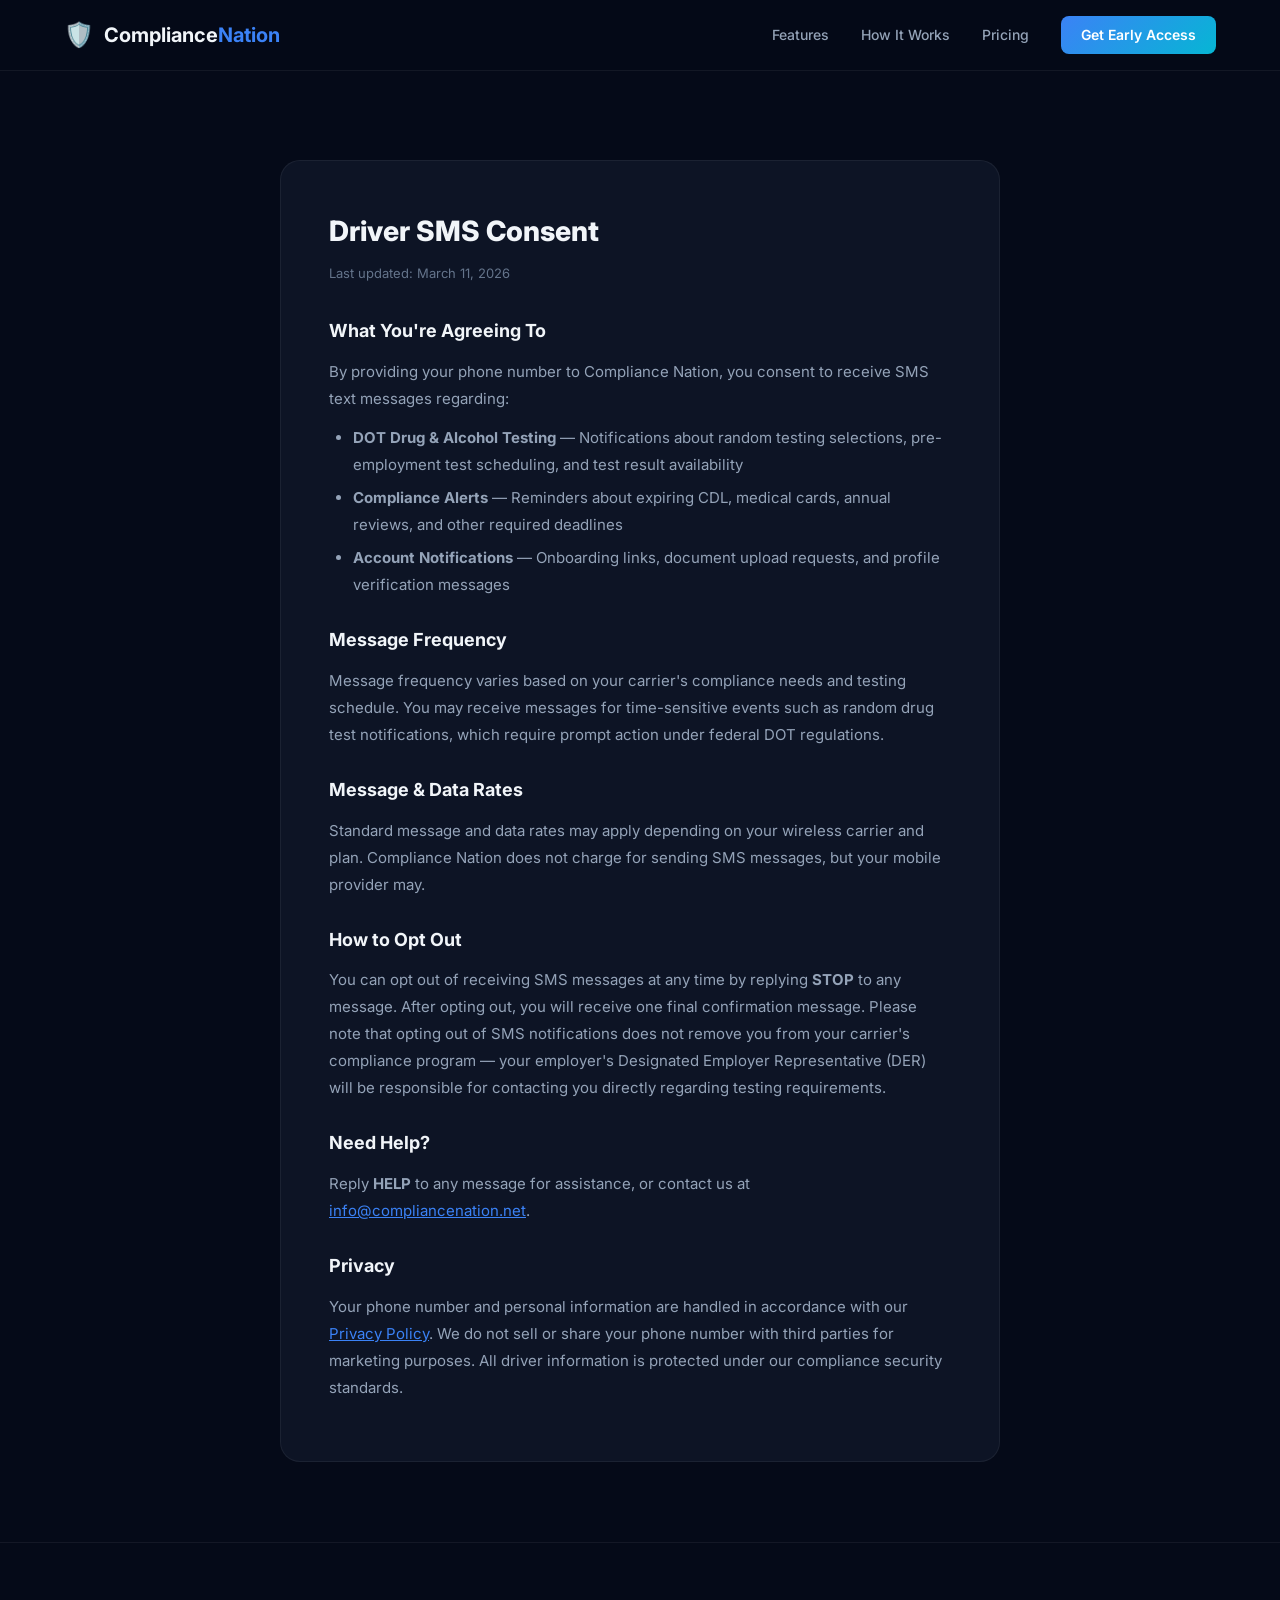
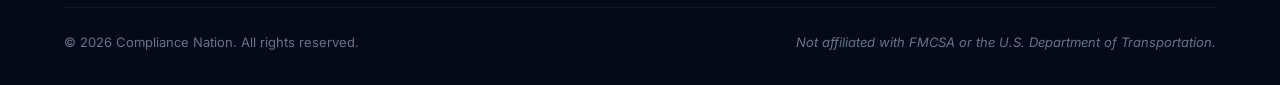
==== driver-consent.html @ 4b14df01 "Add dynamic pricing calculator, simplify content, add driver SMS consent page" ====
<!DOCTYPE html>
<html lang="en">
<head>
    <meta charset="UTF-8">
    <meta name="viewport" content="width=device-width, initial-scale=1.0">
    <title>Driver SMS Consent — Compliance Nation</title>
    <meta name="description" content="Compliance Nation SMS consent disclosure for drivers regarding DOT drug and alcohol testing notifications, compliance alerts, and account notifications.">
    <link rel="preconnect" href="https://fonts.googleapis.com">
    <link rel="preconnect" href="https://fonts.gstatic.com" crossorigin>
    <link href="https://fonts.googleapis.com/css2?family=Inter:wght@300;400;500;600;700;800;900&display=swap" rel="stylesheet">
    <link rel="stylesheet" href="styles.css">
    <link rel="icon" type="image/svg+xml" href="data:image/svg+xml,<svg xmlns='http://www.w3.org/2000/svg' viewBox='0 0 32 32'><text y='28' font-size='28'>🛡️</text></svg>">
    <style>
        .consent-page {
            padding: 160px 0 80px;
            min-height: 100vh;
        }
        .consent-card {
            max-width: 720px;
            margin: 0 auto;
            background: var(--bg-card);
            border: 1px solid var(--border);
            border-radius: var(--radius-lg);
            padding: 48px;
        }
        .consent-card h1 {
            font-size: 1.75rem;
            font-weight: 800;
            margin-bottom: 8px;
        }
        .consent-card .consent-updated {
            font-size: 0.8125rem;
            color: var(--text-muted);
            margin-bottom: 32px;
        }
        .consent-card h2 {
            font-size: 1.125rem;
            font-weight: 700;
            margin-top: 28px;
            margin-bottom: 12px;
        }
        .consent-card p, .consent-card li {
            font-size: 0.9375rem;
            color: var(--text-secondary);
            line-height: 1.8;
            margin-bottom: 12px;
        }
        .consent-card ul {
            padding-left: 24px;
            margin-bottom: 16px;
        }
        .consent-card li {
            margin-bottom: 6px;
        }
        .consent-card a {
            color: var(--accent-blue);
            text-decoration: underline;
        }
        .consent-card a:hover {
            color: var(--accent-cyan);
        }
        @media (max-width: 768px) {
            .consent-card { padding: 28px 20px; }
        }
    </style>
</head>
<body>
    <!-- Navigation -->
    <nav class="navbar scrolled" id="navbar">
        <div class="container nav-container">
            <a href="index.html" class="logo">
                <span class="logo-icon">🛡️</span>
                <span class="logo-text">Compliance<span class="logo-accent">Nation</span></span>
            </a>
            <div class="nav-links" id="navLinks">
                <a href="index.html#features">Features</a>
                <a href="index.html#how-it-works">How It Works</a>
                <a href="index.html#pricing">Pricing</a>
                <a href="index.html#subscribe" class="nav-cta">Get Early Access</a>
            </div>
            <button class="mobile-toggle" id="mobileToggle" aria-label="Toggle menu">
                <span></span><span></span><span></span>
            </button>
        </div>
    </nav>

    <section class="consent-page">
        <div class="container">
            <div class="consent-card">
                <h1>Driver SMS Consent</h1>
                <p class="consent-updated">Last updated: March 11, 2026</p>

                <h2>What You're Agreeing To</h2>
                <p>By providing your phone number to Compliance Nation, you consent to receive SMS text messages regarding:</p>
                <ul>
                    <li><strong>DOT Drug & Alcohol Testing</strong> — Notifications about random testing selections, pre-employment test scheduling, and test result availability</li>
                    <li><strong>Compliance Alerts</strong> — Reminders about expiring CDL, medical cards, annual reviews, and other required deadlines</li>
                    <li><strong>Account Notifications</strong> — Onboarding links, document upload requests, and profile verification messages</li>
                </ul>

                <h2>Message Frequency</h2>
                <p>Message frequency varies based on your carrier's compliance needs and testing schedule. You may receive messages for time-sensitive events such as random drug test notifications, which require prompt action under federal DOT regulations.</p>

                <h2>Message & Data Rates</h2>
                <p>Standard message and data rates may apply depending on your wireless carrier and plan. Compliance Nation does not charge for sending SMS messages, but your mobile provider may.</p>

                <h2>How to Opt Out</h2>
                <p>You can opt out of receiving SMS messages at any time by replying <strong>STOP</strong> to any message. After opting out, you will receive one final confirmation message. Please note that opting out of SMS notifications does not remove you from your carrier's compliance program — your employer's Designated Employer Representative (DER) will be responsible for contacting you directly regarding testing requirements.</p>

                <h2>Need Help?</h2>
                <p>Reply <strong>HELP</strong> to any message for assistance, or contact us at <a href="mailto:info@compliancenation.net">info@compliancenation.net</a>.</p>

                <h2>Privacy</h2>
                <p>Your phone number and personal information are handled in accordance with our <a href="#">Privacy Policy</a>. We do not sell or share your phone number with third parties for marketing purposes. All driver information is protected under our compliance security standards.</p>
            </div>
        </div>
    </section>

    <!-- Footer -->
    <footer class="footer">
        <div class="container">
            <div class="footer-bottom">
                <p>&copy; 2026 Compliance Nation. All rights reserved.</p>
                <p class="footer-regulatory">Not affiliated with FMCSA or the U.S. Department of Transportation.</p>
            </div>
        </div>
    </footer>

    <script>
        // Mobile menu toggle
        const mobileToggle = document.getElementById('mobileToggle');
        const navLinks = document.getElementById('navLinks');
        if (mobileToggle) {
            mobileToggle.addEventListener('click', () => navLinks.classList.toggle('open'));
        }
    </script>
</body>
</html>
---- styles.css ----
/* ===== RESET & BASE ===== */
*, *::before, *::after { margin: 0; padding: 0; box-sizing: border-box; }

:root {
    --bg-dark: #050A18;
    --bg-card: #0D1425;
    --bg-card-hover: #131D35;
    --bg-elevated: #1A2744;
    --border: rgba(255,255,255,0.06);
    --border-hover: rgba(255,255,255,0.12);

    --text-primary: #F1F5F9;
    --text-secondary: #94A3B8;
    --text-muted: #64748B;

    --accent-blue: #3B82F6;
    --accent-blue-glow: rgba(59,130,246,0.3);
    --accent-cyan: #06B6D4;
    --accent-green: #10B981;
    --accent-red: #EF4444;
    --accent-purple: #8B5CF6;
    --accent-amber: #F59E0B;

    --gradient-primary: linear-gradient(135deg, #3B82F6, #06B6D4);
    --gradient-text: linear-gradient(135deg, #3B82F6, #06B6D4, #10B981);
    --gradient-card: linear-gradient(135deg, rgba(59,130,246,0.08), rgba(6,182,212,0.04));
    --gradient-glow: radial-gradient(ellipse at center, rgba(59,130,246,0.15), transparent 70%);

    --radius-sm: 8px;
    --radius-md: 12px;
    --radius-lg: 20px;
    --radius-xl: 28px;

    --shadow-sm: 0 1px 3px rgba(0,0,0,0.3);
    --shadow-md: 0 4px 20px rgba(0,0,0,0.4);
    --shadow-lg: 0 8px 40px rgba(0,0,0,0.5);
    --shadow-glow: 0 0 60px rgba(59,130,246,0.15);

    --transition-fast: 150ms cubic-bezier(0.4, 0, 0.2, 1);
    --transition-base: 250ms cubic-bezier(0.4, 0, 0.2, 1);
    --transition-slow: 400ms cubic-bezier(0.4, 0, 0.2, 1);

    --font-sans: 'Inter', -apple-system, BlinkMacSystemFont, sans-serif;
}

html {
    font-size: 16px;
    scroll-behavior: smooth;
    scroll-padding-top: 80px;
}

body {
    font-family: var(--font-sans);
    background: var(--bg-dark);
    color: var(--text-primary);
    line-height: 1.6;
    overflow-x: hidden;
    -webkit-font-smoothing: antialiased;
}

.container {
    max-width: 1200px;
    margin: 0 auto;
    padding: 0 24px;
}

a { color: inherit; text-decoration: none; }
img { max-width: 100%; height: auto; display: block; }

/* ===== NAVIGATION ===== */
.navbar {
    position: fixed;
    top: 0;
    left: 0;
    right: 0;
    z-index: 1000;
    padding: 16px 0;
    transition: background var(--transition-base), backdrop-filter var(--transition-base), box-shadow var(--transition-base);
}

.navbar.scrolled {
    background: rgba(5,10,24,0.85);
    backdrop-filter: blur(20px);
    -webkit-backdrop-filter: blur(20px);
    box-shadow: 0 1px 0 var(--border);
}

.nav-container {
    display: flex;
    align-items: center;
    justify-content: space-between;
}

.logo {
    display: flex;
    align-items: center;
    gap: 10px;
    font-weight: 700;
    font-size: 1.25rem;
}

.logo-icon { font-size: 1.5rem; }
.logo-accent { color: var(--accent-blue); }

.nav-links {
    display: flex;
    align-items: center;
    gap: 32px;
}

.nav-links a {
    font-size: 0.875rem;
    font-weight: 500;
    color: var(--text-secondary);
    transition: color var(--transition-fast);
}

.nav-links a:hover { color: var(--text-primary); }

.nav-cta {
    padding: 8px 20px !important;
    background: var(--gradient-primary) !important;
    color: white !important;
    border-radius: var(--radius-sm);
    font-weight: 600 !important;
}

.mobile-toggle {
    display: none;
    flex-direction: column;
    gap: 5px;
    background: none;
    border: none;
    cursor: pointer;
    padding: 4px;
}

.mobile-toggle span {
    width: 24px;
    height: 2px;
    background: var(--text-primary);
    border-radius: 2px;
    transition: var(--transition-fast);
}

/* ===== BUTTONS ===== */
.btn {
    display: inline-flex;
    align-items: center;
    justify-content: center;
    gap: 8px;
    font-family: var(--font-sans);
    font-weight: 600;
    font-size: 0.9375rem;
    border: none;
    border-radius: var(--radius-sm);
    cursor: pointer;
    transition: all var(--transition-base);
    text-decoration: none;
    white-space: nowrap;
}

.btn-primary {
    background: var(--gradient-primary);
    color: white;
    box-shadow: 0 4px 15px rgba(59,130,246,0.3);
}
.btn-primary:hover {
    box-shadow: 0 8px 30px rgba(59,130,246,0.4);
    transform: translateY(-2px);
}

.btn-ghost {
    background: transparent;
    color: var(--text-secondary);
    border: 1px solid var(--border);
}
.btn-ghost:hover {
    border-color: var(--border-hover);
    color: var(--text-primary);
    background: rgba(255,255,255,0.03);
}

.btn-outline {
    background: transparent;
    color: var(--text-primary);
    border: 1px solid var(--border);
}
.btn-outline:hover {
    border-color: var(--accent-blue);
    color: var(--accent-blue);
}

.btn-lg { padding: 14px 28px; font-size: 1rem; }
.btn-block { width: 100%; }

.btn-arrow { transition: transform var(--transition-fast); }
.btn-primary:hover .btn-arrow { transform: translateX(4px); }

/* ===== HERO ===== */
.hero {
    position: relative;
    padding: 160px 0 80px;
    overflow: hidden;
    min-height: 100vh;
    display: flex;
    align-items: center;
}

.hero-bg-grid {
    position: absolute;
    inset: 0;
    background-image:
        linear-gradient(rgba(255,255,255,0.015) 1px, transparent 1px),
        linear-gradient(90deg, rgba(255,255,255,0.015) 1px, transparent 1px);
    background-size: 60px 60px;
    mask-image: radial-gradient(ellipse at center, black 30%, transparent 80%);
    -webkit-mask-image: radial-gradient(ellipse at center, black 30%, transparent 80%);
}

.hero-glow {
    position: absolute;
    border-radius: 50%;
    filter: blur(120px);
    pointer-events: none;
}
.hero-glow-1 {
    width: 600px; height: 600px;
    top: -100px; left: -100px;
    background: rgba(59,130,246,0.08);
}
.hero-glow-2 {
    width: 500px; height: 500px;
    bottom: -100px; right: -100px;
    background: rgba(6,182,212,0.06);
}

.hero-container {
    position: relative;
    display: grid;
    grid-template-columns: 1fr 1fr;
    gap: 60px;
    align-items: center;
}

.hero-badge {
    display: inline-flex;
    align-items: center;
    gap: 8px;
    padding: 6px 16px;
    background: rgba(59,130,246,0.1);
    border: 1px solid rgba(59,130,246,0.2);
    border-radius: 100px;
    font-size: 0.8125rem;
    font-weight: 500;
    color: var(--accent-blue);
    margin-bottom: 24px;
}

.badge-dot {
    width: 6px; height: 6px;
    background: var(--accent-green);
    border-radius: 50%;
    animation: pulse 2s infinite;
}

@keyframes pulse {
    0%, 100% { opacity: 1; }
    50% { opacity: 0.4; }
}

.hero-title {
    font-size: clamp(2.5rem, 5vw, 3.75rem);
    font-weight: 800;
    line-height: 1.1;
    letter-spacing: -0.02em;
    margin-bottom: 20px;
}

.gradient-text {
    background: var(--gradient-text);
    -webkit-background-clip: text;
    -webkit-text-fill-color: transparent;
    background-clip: text;
}

.hero-subtitle {
    font-size: 1.125rem;
    color: var(--text-secondary);
    line-height: 1.7;
    margin-bottom: 32px;
    max-width: 540px;
}

.hero-actions {
    display: flex;
    gap: 16px;
    margin-bottom: 48px;
}

.hero-stats {
    display: flex;
    align-items: center;
    gap: 24px;
}

.stat-number {
    display: block;
    font-size: 1.5rem;
    font-weight: 800;
    color: var(--text-primary);
}

.stat-label {
    font-size: 0.75rem;
    color: var(--text-muted);
    text-transform: uppercase;
    letter-spacing: 0.05em;
}

.stat-divider {
    width: 1px;
    height: 40px;
    background: var(--border);
}

/* Hero Dashboard Visual */
.hero-visual {
    position: relative;
    perspective: 1000px;
}

.dashboard-preview {
    position: relative;
    border-radius: var(--radius-lg);
    overflow: visible;
    box-shadow: var(--shadow-lg), var(--shadow-glow);
    animation: float 6s ease-in-out infinite;
}

.dashboard-img {
    border-radius: var(--radius-lg);
    border: 1px solid var(--border);
}

@keyframes float {
    0%, 100% { transform: translateY(0) rotateX(2deg); }
    50% { transform: translateY(-15px) rotateX(0deg); }
}

.dashboard-float {
    position: absolute;
    z-index: 10;
    animation: floatCard 4s ease-in-out infinite;
}

.float-card {
    display: flex;
    align-items: center;
    gap: 8px;
    padding: 10px 16px;
    background: rgba(13,20,37,0.9);
    backdrop-filter: blur(12px);
    border: 1px solid var(--border);
    border-radius: var(--radius-sm);
    font-size: 0.8125rem;
    font-weight: 500;
    box-shadow: var(--shadow-md);
    white-space: nowrap;
}

.dashboard-float-1 {
    top: 20%;
    left: -40px;
    animation-delay: 0s;
}

.dashboard-float-2 {
    bottom: 30%;
    left: -30px;
    animation-delay: 1.5s;
}

.dashboard-float-3 {
    top: 15%;
    right: -30px;
    animation-delay: 0.8s;
}

.score-card {
    flex-direction: column;
    align-items: center;
    gap: 2px;
}

.score-label {
    font-size: 0.6875rem;
    color: var(--text-muted);
    text-transform: uppercase;
    letter-spacing: 0.05em;
}

.score-value {
    font-size: 1.5rem;
    font-weight: 800;
    background: var(--gradient-primary);
    -webkit-background-clip: text;
    -webkit-text-fill-color: transparent;
}

@keyframes floatCard {
    0%, 100% { transform: translateY(0); }
    50% { transform: translateY(-10px); }
}

/* ===== SOCIAL PROOF ===== */
.social-proof {
    padding: 48px 0;
    border-top: 1px solid var(--border);
    border-bottom: 1px solid var(--border);
}

.social-proof-text {
    text-align: center;
    font-size: 0.8125rem;
    color: var(--text-muted);
    text-transform: uppercase;
    letter-spacing: 0.1em;
    margin-bottom: 24px;
}

.proof-items {
    display: flex;
    justify-content: center;
    gap: 48px;
    flex-wrap: wrap;
}

.proof-item {
    display: flex;
    align-items: center;
    gap: 10px;
    font-size: 0.9375rem;
    color: var(--text-secondary);
}

.proof-icon { font-size: 1.5rem; }

/* ===== SECTIONS SHARED ===== */
.section-header {
    text-align: center;
    max-width: 640px;
    margin: 0 auto 64px;
}

.section-tag {
    display: inline-block;
    font-size: 0.75rem;
    font-weight: 600;
    text-transform: uppercase;
    letter-spacing: 0.15em;
    color: var(--accent-blue);
    margin-bottom: 12px;
}

.section-title {
    font-size: clamp(1.75rem, 3.5vw, 2.5rem);
    font-weight: 800;
    letter-spacing: -0.02em;
    margin-bottom: 16px;
}

.section-subtitle {
    font-size: 1.0625rem;
    color: var(--text-secondary);
    line-height: 1.7;
}

/* ===== FEATURES ===== */
.features {
    padding: 120px 0;
}

.features-grid {
    display: grid;
    grid-template-columns: repeat(3, 1fr);
    gap: 20px;
}

.feature-card {
    padding: 32px;
    background: var(--bg-card);
    border: 1px solid var(--border);
    border-radius: var(--radius-lg);
    transition: all var(--transition-base);
}

.feature-card:hover {
    background: var(--bg-card-hover);
    border-color: var(--border-hover);
    transform: translateY(-4px);
    box-shadow: var(--shadow-md);
}

.feature-card-lg {
    grid-column: span 2;
    grid-row: span 2;
    display: flex;
    flex-direction: column;
}

.feature-icon-wrap {
    margin-bottom: 20px;
}

.feature-icon {
    display: flex;
    align-items: center;
    justify-content: center;
    width: 48px;
    height: 48px;
    background: var(--gradient-card);
    border: 1px solid var(--border);
    border-radius: var(--radius-md);
    font-size: 1.25rem;
}

.feature-card h3 {
    font-size: 1.125rem;
    font-weight: 700;
    margin-bottom: 8px;
}

.feature-card p {
    font-size: 0.9375rem;
    color: var(--text-secondary);
    line-height: 1.6;
}

/* Scan animation inside feature card */
.feature-visual {
    flex: 1;
    display: flex;
    align-items: center;
    justify-content: center;
    margin-top: 24px;
}

.scan-animation {
    display: flex;
    gap: 32px;
    align-items: center;
    width: 100%;
}

.scan-doc {
    position: relative;
    width: 180px;
    height: 220px;
    background: var(--bg-elevated);
    border: 1px solid var(--border);
    border-radius: var(--radius-md);
    overflow: hidden;
    flex-shrink: 0;
}

.scan-line {
    position: absolute;
    left: 0;
    right: 0;
    height: 2px;
    background: var(--gradient-primary);
    box-shadow: 0 0 15px rgba(59,130,246,0.5);
    animation: scanLine 2.5s ease-in-out infinite;
}

@keyframes scanLine {
    0% { top: 0%; }
    50% { top: 95%; }
    100% { top: 0%; }
}

.scan-field {
    position: absolute;
    left: 16px;
    right: 16px;
    height: 12px;
    background: rgba(59,130,246,0.08);
    border-radius: 4px;
}
.scan-field-1 { top: 40px; width: 60%; }
.scan-field-2 { top: 68px; }
.scan-field-3 { top: 96px; width: 80%; }

.scan-results {
    display: flex;
    flex-direction: column;
    gap: 12px;
}

.scan-result {
    display: flex;
    align-items: center;
    gap: 10px;
    font-size: 0.875rem;
    color: var(--text-secondary);
    opacity: 0;
    animation: fadeInResult 0.5s forwards;
}
.scan-result:nth-child(1) { animation-delay: 0.5s; }
.scan-result:nth-child(2) { animation-delay: 1.2s; }
.scan-result:nth-child(3) { animation-delay: 1.9s; }

@keyframes fadeInResult {
    from { opacity: 0; transform: translateX(-10px); }
    to { opacity: 1; transform: translateX(0); }
}

.check {
    display: inline-flex;
    align-items: center;
    justify-content: center;
    width: 22px;
    height: 22px;
    background: rgba(16,185,129,0.1);
    color: var(--accent-green);
    border-radius: 50%;
    font-size: 0.75rem;
    font-weight: 700;
    flex-shrink: 0;
}

/* ===== HOW IT WORKS ===== */
.how-it-works {
    padding: 120px 0;
    background: linear-gradient(180deg, transparent, rgba(59,130,246,0.03), transparent);
}

.workflow {
    position: relative;
    max-width: 800px;
    margin: 0 auto;
}

.workflow-track {
    position: absolute;
    left: 28px;
    top: 40px;
    bottom: 40px;
    width: 2px;
    background: var(--border);
}

.workflow-progress {
    width: 100%;
    height: 0%;
    background: var(--gradient-primary);
    border-radius: 2px;
    transition: height 0.8s ease;
}

.workflow-steps {
    display: flex;
    flex-direction: column;
    gap: 48px;
}

.workflow-step {
    display: flex;
    gap: 32px;
    opacity: 0.3;
    transition: all var(--transition-slow);
}

.workflow-step.active {
    opacity: 1;
}

.step-connector {
    position: relative;
    z-index: 2;
}

.step-dot {
    width: 56px;
    height: 56px;
    border-radius: 50%;
    background: var(--bg-card);
    border: 2px solid var(--border);
    display: flex;
    align-items: center;
    justify-content: center;
    transition: all var(--transition-base);
}

.workflow-step.active .step-dot {
    border-color: var(--accent-blue);
    background: rgba(59,130,246,0.1);
    box-shadow: 0 0 30px rgba(59,130,246,0.2);
}

.step-number {
    font-size: 1rem;
    font-weight: 700;
    color: var(--text-muted);
}

.workflow-step.active .step-number {
    color: var(--accent-blue);
}

.step-content {
    flex: 1;
    padding-top: 8px;
}

.step-icon-box {
    display: inline-flex;
    align-items: center;
    justify-content: center;
    width: 48px;
    height: 48px;
    background: var(--gradient-card);
    border: 1px solid var(--border);
    border-radius: var(--radius-md);
    color: var(--accent-blue);
    margin-bottom: 16px;
}

.step-content h3 {
    font-size: 1.25rem;
    font-weight: 700;
    margin-bottom: 8px;
}

.step-content p {
    font-size: 0.9375rem;
    color: var(--text-secondary);
    line-height: 1.7;
    max-width: 480px;
}

/* ===== COMPARISON ===== */
.comparison {
    padding: 120px 0;
}

.comparison-grid {
    display: grid;
    grid-template-columns: 1fr 1fr;
    gap: 24px;
    max-width: 900px;
    margin: 0 auto;
}

.comparison-card {
    padding: 36px;
    border-radius: var(--radius-lg);
    border: 1px solid var(--border);
}

.comparison-old {
    background: var(--bg-card);
}

.comparison-new {
    background: linear-gradient(135deg, rgba(59,130,246,0.06), rgba(6,182,212,0.03));
    border-color: rgba(59,130,246,0.2);
    position: relative;
}

.comparison-header {
    display: flex;
    align-items: center;
    gap: 12px;
    margin-bottom: 28px;
}

.comp-icon { font-size: 1.75rem; }

.comparison-header h3 {
    font-size: 1.25rem;
    font-weight: 700;
}

.comp-badge {
    margin-left: auto;
    font-size: 0.6875rem;
    font-weight: 600;
    text-transform: uppercase;
    letter-spacing: 0.05em;
    padding: 4px 12px;
    background: var(--gradient-primary);
    color: white;
    border-radius: 100px;
}

.comparison-list {
    list-style: none;
    display: flex;
    flex-direction: column;
    gap: 14px;
    margin-bottom: 28px;
}

.comparison-list li {
    display: flex;
    align-items: center;
    gap: 12px;
    font-size: 0.9375rem;
    color: var(--text-secondary);
}

.x-mark {
    display: inline-flex;
    align-items: center;
    justify-content: center;
    width: 22px;
    height: 22px;
    background: rgba(239,68,68,0.1);
    color: var(--accent-red);
    border-radius: 50%;
    font-size: 0.6875rem;
    font-weight: 700;
    flex-shrink: 0;
}

.check-mark {
    display: inline-flex;
    align-items: center;
    justify-content: center;
    width: 22px;
    height: 22px;
    background: rgba(16,185,129,0.1);
    color: var(--accent-green);
    border-radius: 50%;
    font-size: 0.6875rem;
    font-weight: 700;
    flex-shrink: 0;
}

.comparison-time {
    padding-top: 20px;
    border-top: 1px solid var(--border);
    text-align: center;
}

.time-value {
    display: block;
    font-size: 1.75rem;
    font-weight: 800;
    color: var(--text-muted);
}

.time-fast {
    background: var(--gradient-text);
    -webkit-background-clip: text;
    -webkit-text-fill-color: transparent;
}

.time-label {
    font-size: 0.8125rem;
    color: var(--text-muted);
}

/* ===== PRICING CALCULATOR ===== */
.pricing {
    padding: 120px 0;
    background: linear-gradient(180deg, transparent, rgba(59,130,246,0.03), transparent);
}

/* Tier Tabs */
.calc-tier-tabs {
    display: flex;
    gap: 12px;
    justify-content: center;
    margin-bottom: 48px;
    flex-wrap: wrap;
}

.calc-tier-tab {
    display: flex;
    flex-direction: column;
    align-items: center;
    gap: 4px;
    padding: 16px 32px;
    background: var(--bg-card);
    border: 1px solid var(--border);
    border-radius: var(--radius-md);
    cursor: pointer;
    transition: all var(--transition-base);
    font-family: var(--font-sans);
    color: var(--text-primary);
    min-width: 180px;
}

.calc-tier-tab:hover {
    border-color: var(--border-hover);
    background: var(--bg-card-hover);
}

.calc-tier-tab.active {
    background: linear-gradient(135deg, rgba(59,130,246,0.1), rgba(6,182,212,0.05));
    border-color: var(--accent-blue);
    box-shadow: 0 0 20px rgba(59,130,246,0.15);
}

.tab-name {
    font-size: 1rem;
    font-weight: 700;
}

.tab-desc {
    font-size: 0.75rem;
    color: var(--text-muted);
}

.calc-tier-tab.active .tab-desc {
    color: var(--accent-cyan);
}

/* Calculator Body */
.calc-body {
    display: grid;
    grid-template-columns: 1fr 1fr;
    gap: 32px;
    max-width: 1100px;
    margin: 0 auto;
}

.calc-panel {
    background: var(--bg-card);
    border: 1px solid var(--border);
    border-radius: var(--radius-lg);
    padding: 36px;
}

/* Slider */
.calc-slider-section {
    margin-bottom: 32px;
}

.calc-slider-header {
    display: flex;
    justify-content: space-between;
    align-items: center;
    margin-bottom: 16px;
}

.calc-slider-header label {
    font-size: 0.9375rem;
    font-weight: 600;
    color: var(--text-primary);
}

.calc-driver-count {
    font-size: 1.5rem;
    font-weight: 800;
    background: var(--gradient-text);
    -webkit-background-clip: text;
    -webkit-text-fill-color: transparent;
    background-clip: text;
    min-width: 48px;
    text-align: right;
}

.calc-slider {
    width: 100%;
    height: 8px;
    -webkit-appearance: none;
    appearance: none;
    border-radius: 4px;
    background: var(--bg-elevated);
    outline: none;
    cursor: pointer;
}

.calc-slider::-webkit-slider-thumb {
    -webkit-appearance: none;
    appearance: none;
    width: 24px;
    height: 24px;
    border-radius: 50%;
    background: var(--gradient-primary);
    cursor: pointer;
    box-shadow: 0 2px 8px rgba(59,130,246,0.4);
    transition: transform var(--transition-fast);
}

.calc-slider::-webkit-slider-thumb:hover {
    transform: scale(1.15);
}

.calc-slider::-moz-range-thumb {
    width: 24px;
    height: 24px;
    border: none;
    border-radius: 50%;
    background: var(--gradient-primary);
    cursor: pointer;
    box-shadow: 0 2px 8px rgba(59,130,246,0.4);
}

.calc-slider-labels {
    display: flex;
    justify-content: space-between;
    margin-top: 8px;
    font-size: 0.6875rem;
    color: var(--text-muted);
}

/* Price Display */
.calc-result {
    margin-bottom: 28px;
}

.calc-price-display {
    text-align: center;
    padding: 28px 20px;
    background: linear-gradient(135deg, rgba(59,130,246,0.06), rgba(6,182,212,0.03));
    border: 1px solid rgba(59,130,246,0.15);
    border-radius: var(--radius-md);
    margin-bottom: 20px;
}

.calc-price-label {
    font-size: 0.75rem;
    font-weight: 600;
    text-transform: uppercase;
    letter-spacing: 0.1em;
    color: var(--accent-cyan);
    display: block;
    margin-bottom: 8px;
}

.calc-price-main {
    display: flex;
    align-items: baseline;
    justify-content: center;
    gap: 2px;
}

.calc-currency {
    font-size: 1.5rem;
    font-weight: 600;
    color: var(--text-secondary);
}

.calc-amount {
    font-size: 3.5rem;
    font-weight: 800;
    line-height: 1;
    transition: all 0.3s ease;
}

.calc-period {
    font-size: 1rem;
    color: var(--text-muted);
    margin-left: 4px;
}

.calc-avg-driver {
    display: block;
    margin-top: 8px;
    font-size: 0.8125rem;
    color: var(--text-muted);
}

/* Breakdown */
.calc-breakdown {
    border: 1px solid var(--border);
    border-radius: var(--radius-sm);
    overflow: hidden;
}

.calc-breakdown-row {
    display: flex;
    justify-content: space-between;
    padding: 12px 16px;
    font-size: 0.875rem;
    color: var(--text-secondary);
    border-bottom: 1px solid var(--border);
}

.calc-breakdown-row:last-child {
    border-bottom: none;
}

.calc-breakdown-total {
    background: var(--bg-elevated);
    font-weight: 700;
    color: var(--text-primary);
}

/* Feature List */
.calc-features {
    margin-bottom: 24px;
}

.calc-features h4 {
    font-size: 0.8125rem;
    font-weight: 600;
    text-transform: uppercase;
    letter-spacing: 0.05em;
    color: var(--text-muted);
    margin-bottom: 12px;
}

.calc-features ul {
    list-style: none;
    display: flex;
    flex-direction: column;
    gap: 8px;
}

.calc-features li {
    font-size: 0.875rem;
    color: var(--text-secondary);
    padding-left: 24px;
    position: relative;
}

.calc-features li::before {
    content: '✓';
    position: absolute;
    left: 0;
    color: var(--accent-green);
    font-weight: 700;
    font-size: 0.75rem;
}

.calc-cta {
    font-size: 1.0625rem;
    padding: 16px 28px;
}

/* ROI Panel */
.calc-roi {
    background: var(--bg-card);
    border: 1px solid var(--border);
    border-radius: var(--radius-lg);
    padding: 36px;
}

.roi-header {
    text-align: center;
    margin-bottom: 28px;
}

.roi-icon {
    font-size: 2rem;
    display: block;
    margin-bottom: 8px;
}

.roi-header h3 {
    font-size: 1.25rem;
    font-weight: 700;
    margin-bottom: 6px;
}

.roi-header p {
    font-size: 0.875rem;
    color: var(--text-muted);
}

/* ROI Comparison Rows */
.roi-comparison {
    display: flex;
    flex-direction: column;
    gap: 12px;
    margin-bottom: 20px;
}

.roi-row {
    display: flex;
    justify-content: space-between;
    align-items: center;
    padding: 14px 16px;
    border-radius: var(--radius-sm);
    font-size: 0.875rem;
}

.roi-row-them {
    background: rgba(239,68,68,0.06);
    border: 1px solid rgba(239,68,68,0.15);
}

.roi-row-us {
    background: rgba(16,185,129,0.06);
    border: 1px solid rgba(16,185,129,0.15);
}

.roi-row-label {
    display: flex;
    align-items: center;
    gap: 8px;
    color: var(--text-secondary);
    font-weight: 500;
}

.roi-dot {
    width: 8px;
    height: 8px;
    border-radius: 50%;
    flex-shrink: 0;
}

.roi-dot-red { background: var(--accent-red); }
.roi-dot-green { background: var(--accent-green); }

.roi-row-value {
    font-weight: 700;
    color: var(--text-primary);
}

.roi-value-green {
    color: var(--accent-green);
}

/* Savings Box */
.roi-savings-box {
    text-align: center;
    padding: 20px;
    background: linear-gradient(135deg, rgba(16,185,129,0.08), rgba(6,182,212,0.04));
    border: 1px solid rgba(16,185,129,0.2);
    border-radius: var(--radius-md);
    margin-bottom: 28px;
}

.roi-savings-label {
    display: block;
    font-size: 0.75rem;
    font-weight: 600;
    text-transform: uppercase;
    letter-spacing: 0.1em;
    color: var(--accent-green);
    margin-bottom: 6px;
}

.roi-savings-amount {
    font-size: 1.5rem;
    font-weight: 800;
    color: var(--accent-green);
}

/* Progress Bar */
.roi-bar-section {
    margin-bottom: 24px;
}

.roi-bar-label {
    font-size: 0.875rem;
    color: var(--text-secondary);
    margin-bottom: 10px;
}

.roi-bar-track {
    height: 28px;
    background: var(--bg-elevated);
    border-radius: 14px;
    overflow: hidden;
    margin-bottom: 8px;
}

.roi-bar-fill {
    height: 100%;
    background: var(--gradient-primary);
    border-radius: 14px;
    display: flex;
    align-items: center;
    justify-content: center;
    font-size: 0.75rem;
    font-weight: 700;
    color: white;
    transition: width 0.6s ease;
}

.roi-bar-details {
    display: flex;
    justify-content: space-between;
}

.roi-detail {
    display: flex;
    align-items: center;
    gap: 4px;
    font-size: 0.6875rem;
    color: var(--text-muted);
}

.roi-detail-icon {
    font-size: 0.875rem;
}

/* Task List */
.roi-tasks {
    list-style: none;
    display: flex;
    flex-direction: column;
    gap: 8px;
}

.roi-tasks li {
    display: flex;
    align-items: center;
    gap: 10px;
    font-size: 0.8125rem;
    padding: 6px 0;
}

.roi-task-auto {
    color: var(--text-secondary);
}

.roi-task-auto .check {
    width: 20px;
    height: 20px;
    font-size: 0.6875rem;
}

.roi-task-manual {
    color: var(--text-muted);
    opacity: 0.6;
}

.roi-task-manual .x-mark {
    width: 20px;
    height: 20px;
    background: rgba(100,116,139,0.1);
    color: var(--text-muted);
    font-size: 0.6875rem;
}

.pricing-note {
    text-align: center;
    font-size: 0.8125rem;
    color: var(--text-muted);
    margin-top: 32px;
    font-style: italic;
}

/* Responsive pricing calculator */
@media (max-width: 1024px) {
    .calc-body {
        grid-template-columns: 1fr;
    }
}

@media (max-width: 768px) {
    .calc-tier-tabs {
        flex-direction: column;
        align-items: stretch;
    }
    .calc-tier-tab {
        min-width: auto;
        flex-direction: row;
        justify-content: center;
        gap: 8px;
        padding: 12px 20px;
    }
    .calc-panel, .calc-roi {
        padding: 24px;
    }
    .calc-amount {
        font-size: 2.5rem;
    }
    .roi-row {
        flex-direction: column;
        gap: 4px;
        text-align: center;
    }
}

/* ===== SUBSCRIBE ===== */
.subscribe {
    padding: 120px 0;
}

.subscribe-card {
    position: relative;
    padding: 64px;
    background: var(--bg-card);
    border: 1px solid var(--border);
    border-radius: var(--radius-xl);
    overflow: hidden;
}

.subscribe-glow {
    position: absolute;
    top: -50%;
    left: 50%;
    transform: translateX(-50%);
    width: 600px;
    height: 400px;
    background: var(--gradient-glow);
    pointer-events: none;
}

.subscribe-content {
    position: relative;
    text-align: center;
    max-width: 640px;
    margin: 0 auto;
}

.subscribe-title {
    font-size: clamp(1.5rem, 3vw, 2.25rem);
    font-weight: 800;
    letter-spacing: -0.02em;
    margin-bottom: 12px;
}

.subscribe-subtitle {
    font-size: 1.0625rem;
    color: var(--text-secondary);
    margin-bottom: 36px;
}

.subscribe-form {
    display: flex;
    flex-direction: column;
    gap: 16px;
}

.form-row {
    display: flex;
    gap: 12px;
}

.form-group {
    flex: 1;
}

.form-group input,
.form-group select {
    width: 100%;
    padding: 14px 18px;
    background: var(--bg-elevated);
    border: 1px solid var(--border);
    border-radius: var(--radius-sm);
    color: var(--text-primary);
    font-family: var(--font-sans);
    font-size: 0.9375rem;
    transition: all var(--transition-fast);
    outline: none;
    appearance: none;
}

.form-group select {
    cursor: pointer;
    background-image: url("data:image/svg+xml,%3Csvg width='12' height='8' viewBox='0 0 12 8' xmlns='http://www.w3.org/2000/svg'%3E%3Cpath d='M1 1l5 5 5-5' stroke='%2394A3B8' stroke-width='2' fill='none' stroke-linecap='round' stroke-linejoin='round'/%3E%3C/svg%3E");
    background-repeat: no-repeat;
    background-position: right 16px center;
    padding-right: 40px;
}

.form-group input::placeholder { color: var(--text-muted); }
.form-group select { color: var(--text-muted); }
.form-group select:valid { color: var(--text-primary); }

.form-group input:focus,
.form-group select:focus {
    border-color: var(--accent-blue);
    box-shadow: 0 0 0 3px rgba(59,130,246,0.15);
}

.btn-submit {
    margin-top: 8px;
    padding: 16px 32px;
}

.form-disclaimer {
    font-size: 0.75rem;
    color: var(--text-muted);
    margin-top: 16px;
}

.subscribe-success {
    padding: 32px;
}

.success-icon {
    font-size: 3rem;
    margin-bottom: 16px;
}

.subscribe-success h3 {
    font-size: 1.5rem;
    font-weight: 700;
    margin-bottom: 8px;
}

.subscribe-success p {
    color: var(--text-secondary);
}

/* ===== FOOTER ===== */
.footer {
    padding: 64px 0 32px;
    border-top: 1px solid var(--border);
}

.footer-grid {
    display: grid;
    grid-template-columns: 2fr 1fr 1fr 1fr;
    gap: 48px;
    margin-bottom: 48px;
}

.footer-desc {
    font-size: 0.875rem;
    color: var(--text-muted);
    margin-top: 16px;
    line-height: 1.7;
    max-width: 280px;
}

.footer-links h4 {
    font-size: 0.8125rem;
    font-weight: 600;
    text-transform: uppercase;
    letter-spacing: 0.1em;
    color: var(--text-muted);
    margin-bottom: 16px;
}

.footer-links a {
    display: block;
    font-size: 0.875rem;
    color: var(--text-secondary);
    padding: 6px 0;
    transition: color var(--transition-fast);
}

.footer-links a:hover { color: var(--text-primary); }

.footer-bottom {
    padding-top: 24px;
    border-top: 1px solid var(--border);
    display: flex;
    justify-content: space-between;
    font-size: 0.8125rem;
    color: var(--text-muted);
}

.footer-regulatory {
    font-style: italic;
}

/* ===== RESPONSIVE ===== */
@media (max-width: 1024px) {
    .hero-container {
        grid-template-columns: 1fr;
        text-align: center;
    }
    .hero-subtitle { margin: 0 auto 32px; }
    .hero-actions { justify-content: center; }
    .hero-stats { justify-content: center; }
    .hero-visual { display: none; }

    .features-grid {
        grid-template-columns: 1fr 1fr;
    }
    .feature-card-lg {
        grid-column: span 2;
        grid-row: span 1;
    }
}

@media (max-width: 768px) {
    .nav-links { display: none; }
    .nav-links.open {
        display: flex;
        flex-direction: column;
        position: absolute;
        top: 100%;
        left: 0;
        right: 0;
        background: rgba(5,10,24,0.95);
        backdrop-filter: blur(20px);
        padding: 24px;
        gap: 16px;
        border-bottom: 1px solid var(--border);
    }
    .mobile-toggle { display: flex; }

    .hero { padding: 120px 0 60px; min-height: auto; }
    .hero-title { font-size: 2rem; }
    .hero-stats { flex-direction: column; gap: 16px; }
    .stat-divider { width: 40px; height: 1px; }

    .features-grid { grid-template-columns: 1fr; }
    .feature-card-lg { grid-column: span 1; }

    .comparison-grid { grid-template-columns: 1fr; }

    .pricing-grid { grid-template-columns: 1fr; }
    .pricing-card-featured { transform: none; }
    .pricing-card-featured:hover { transform: translateY(-4px); }

    .form-row { flex-direction: column; }
    .subscribe-card { padding: 32px 24px; }

    .footer-grid {
        grid-template-columns: 1fr 1fr;
        gap: 32px;
    }
    .footer-bottom { flex-direction: column; gap: 8px; }

    .workflow { padding-left: 0; }

    .scan-animation { flex-direction: column; gap: 20px; }
    .scan-doc { width: 140px; height: 170px; }
}

@media (max-width: 480px) {
    .hero-actions { flex-direction: column; }
    .footer-grid { grid-template-columns: 1fr; }
    .proof-items { flex-direction: column; gap: 16px; align-items: center; }
}

/* ===== SCROLL ANIMATIONS ===== */
.reveal {
    opacity: 0;
    transform: translateY(30px);
    transition: opacity 0.6s ease, transform 0.6s ease;
}

.reveal.visible {
    opacity: 1;
    transform: translateY(0);
}
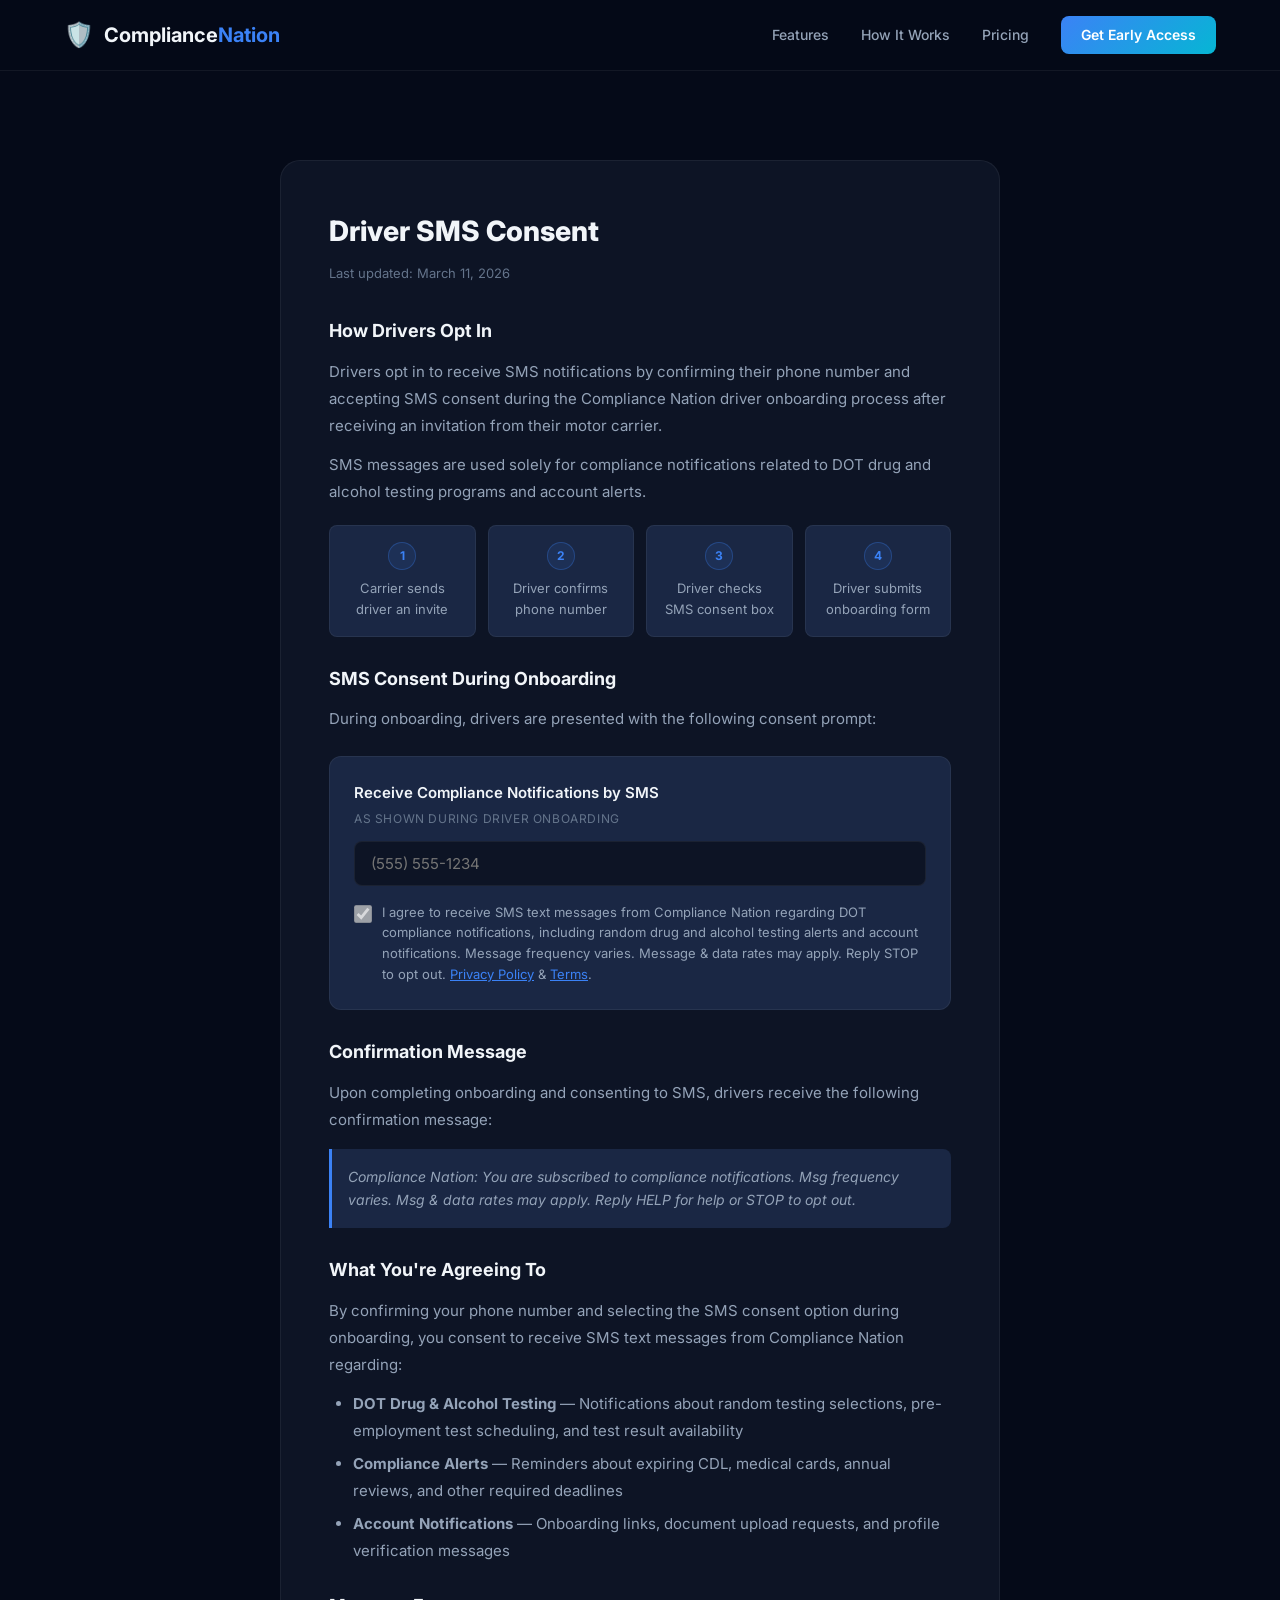
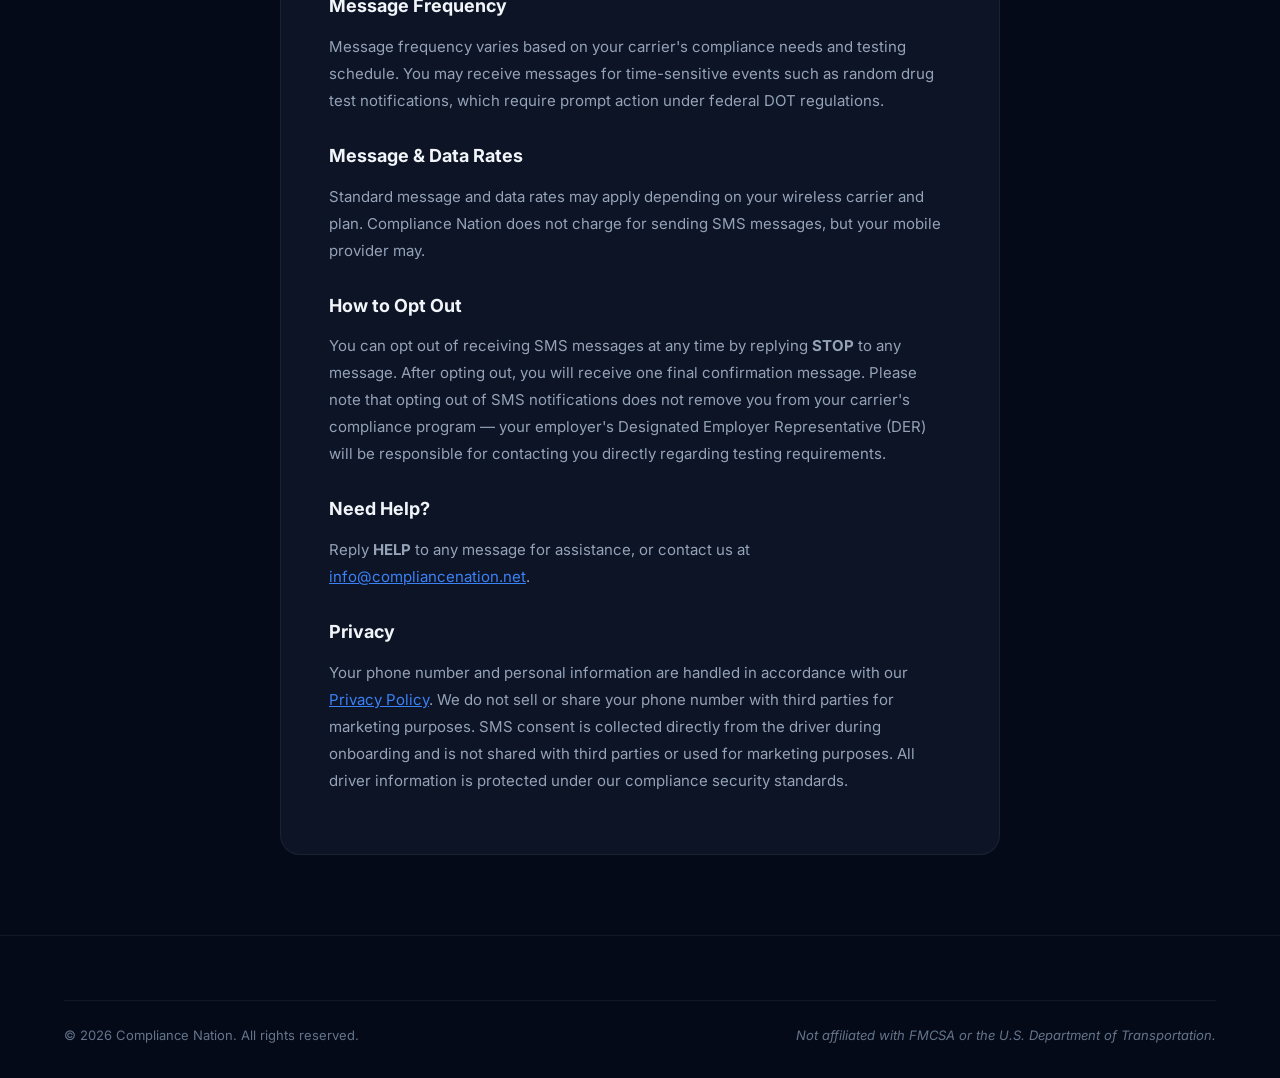
==== commit c1f876bc: "Update driver-consent page for Twilio A2P compliance approval" ====
--- a/driver-consent.html
+++ b/driver-consent.html
@@ -59,8 +59,102 @@
         .consent-card a:hover {
             color: var(--accent-cyan);
         }
+        .consent-flow {
+            display: flex;
+            gap: 12px;
+            margin: 20px 0 8px;
+        }
+        .consent-flow-step {
+            flex: 1;
+            padding: 16px;
+            background: var(--bg-elevated);
+            border: 1px solid var(--border);
+            border-radius: var(--radius-sm);
+            text-align: center;
+        }
+        .consent-flow-step .step-num {
+            display: inline-flex;
+            align-items: center;
+            justify-content: center;
+            width: 28px;
+            height: 28px;
+            background: rgba(59,130,246,0.1);
+            border: 1px solid rgba(59,130,246,0.3);
+            color: var(--accent-blue);
+            border-radius: 50%;
+            font-size: 0.75rem;
+            font-weight: 700;
+            margin-bottom: 8px;
+        }
+        .consent-flow-step .step-text {
+            display: block;
+            font-size: 0.8125rem;
+            color: var(--text-secondary);
+        }
+        .consent-mockup {
+            margin: 24px 0;
+            padding: 24px;
+            background: var(--bg-elevated);
+            border: 1px solid var(--border);
+            border-radius: var(--radius-md);
+        }
+        .consent-mockup h4 {
+            font-size: 0.9375rem;
+            font-weight: 600;
+            color: var(--text-primary);
+            margin-bottom: 4px;
+        }
+        .consent-mockup .mockup-label {
+            font-size: 0.75rem;
+            color: var(--text-muted);
+            text-transform: uppercase;
+            letter-spacing: 0.05em;
+            margin-bottom: 12px;
+            display: block;
+        }
+        .mockup-phone {
+            width: 100%;
+            padding: 12px 16px;
+            background: var(--bg-card);
+            border: 1px solid var(--border);
+            border-radius: var(--radius-sm);
+            color: var(--text-muted);
+            font-size: 0.9375rem;
+            font-family: var(--font-sans);
+            margin-bottom: 16px;
+        }
+        .mockup-checkbox {
+            display: flex;
+            align-items: flex-start;
+            gap: 10px;
+            cursor: default;
+        }
+        .mockup-checkbox input[type="checkbox"] {
+            width: 18px;
+            height: 18px;
+            margin-top: 3px;
+            accent-color: var(--accent-blue);
+            flex-shrink: 0;
+        }
+        .mockup-checkbox label {
+            font-size: 0.8125rem;
+            color: var(--text-secondary);
+            line-height: 1.6;
+        }
+        .consent-sms-example {
+            margin: 16px 0;
+            padding: 16px;
+            background: var(--bg-elevated);
+            border-left: 3px solid var(--accent-blue);
+            border-radius: 0 var(--radius-sm) var(--radius-sm) 0;
+            font-size: 0.875rem;
+            color: var(--text-secondary);
+            font-style: italic;
+            line-height: 1.7;
+        }
         @media (max-width: 768px) {
             .consent-card { padding: 28px 20px; }
+            .consent-flow { flex-direction: column; }
         }
     </style>
 </head>
@@ -90,8 +184,50 @@
                 <h1>Driver SMS Consent</h1>
                 <p class="consent-updated">Last updated: March 11, 2026</p>
 
+                <h2>How Drivers Opt In</h2>
+                <p>Drivers opt in to receive SMS notifications by confirming their phone number and accepting SMS consent during the Compliance Nation driver onboarding process after receiving an invitation from their motor carrier.</p>
+                <p>SMS messages are used solely for compliance notifications related to DOT drug and alcohol testing programs and account alerts.</p>
+
+                <div class="consent-flow">
+                    <div class="consent-flow-step">
+                        <span class="step-num">1</span>
+                        <span class="step-text">Carrier sends driver an invite</span>
+                    </div>
+                    <div class="consent-flow-step">
+                        <span class="step-num">2</span>
+                        <span class="step-text">Driver confirms phone number</span>
+                    </div>
+                    <div class="consent-flow-step">
+                        <span class="step-num">3</span>
+                        <span class="step-text">Driver checks SMS consent box</span>
+                    </div>
+                    <div class="consent-flow-step">
+                        <span class="step-num">4</span>
+                        <span class="step-text">Driver submits onboarding form</span>
+                    </div>
+                </div>
+
+                <h2>SMS Consent During Onboarding</h2>
+                <p>During onboarding, drivers are presented with the following consent prompt:</p>
+
+                <div class="consent-mockup">
+                    <h4>Receive Compliance Notifications by SMS</h4>
+                    <span class="mockup-label">As shown during driver onboarding</span>
+                    <input type="tel" class="mockup-phone" placeholder="(555) 555-1234" disabled>
+                    <div class="mockup-checkbox">
+                        <input type="checkbox" id="mockupConsent" checked disabled>
+                        <label for="mockupConsent">I agree to receive SMS text messages from Compliance Nation regarding DOT compliance notifications, including random drug and alcohol testing alerts and account notifications. Message frequency varies. Message & data rates may apply. Reply STOP to opt out. <a href="#privacy-section">Privacy Policy</a> &amp; <a href="#">Terms</a>.</label>
+                    </div>
+                </div>
+
+                <h2>Confirmation Message</h2>
+                <p>Upon completing onboarding and consenting to SMS, drivers receive the following confirmation message:</p>
+                <div class="consent-sms-example">
+                    Compliance Nation: You are subscribed to compliance notifications. Msg frequency varies. Msg & data rates may apply. Reply HELP for help or STOP to opt out.
+                </div>
+
                 <h2>What You're Agreeing To</h2>
-                <p>By providing your phone number to Compliance Nation, you consent to receive SMS text messages regarding:</p>
+                <p>By confirming your phone number and selecting the SMS consent option during onboarding, you consent to receive SMS text messages from Compliance Nation regarding:</p>
                 <ul>
                     <li><strong>DOT Drug & Alcohol Testing</strong> — Notifications about random testing selections, pre-employment test scheduling, and test result availability</li>
                     <li><strong>Compliance Alerts</strong> — Reminders about expiring CDL, medical cards, annual reviews, and other required deadlines</li>
@@ -110,8 +246,8 @@
                 <h2>Need Help?</h2>
                 <p>Reply <strong>HELP</strong> to any message for assistance, or contact us at <a href="mailto:info@compliancenation.net">info@compliancenation.net</a>.</p>
 
-                <h2>Privacy</h2>
-                <p>Your phone number and personal information are handled in accordance with our <a href="#">Privacy Policy</a>. We do not sell or share your phone number with third parties for marketing purposes. All driver information is protected under our compliance security standards.</p>
+                <h2 id="privacy-section">Privacy</h2>
+                <p>Your phone number and personal information are handled in accordance with our <a href="#">Privacy Policy</a>. We do not sell or share your phone number with third parties for marketing purposes. SMS consent is collected directly from the driver during onboarding and is not shared with third parties or used for marketing purposes. All driver information is protected under our compliance security standards.</p>
             </div>
         </div>
     </section>
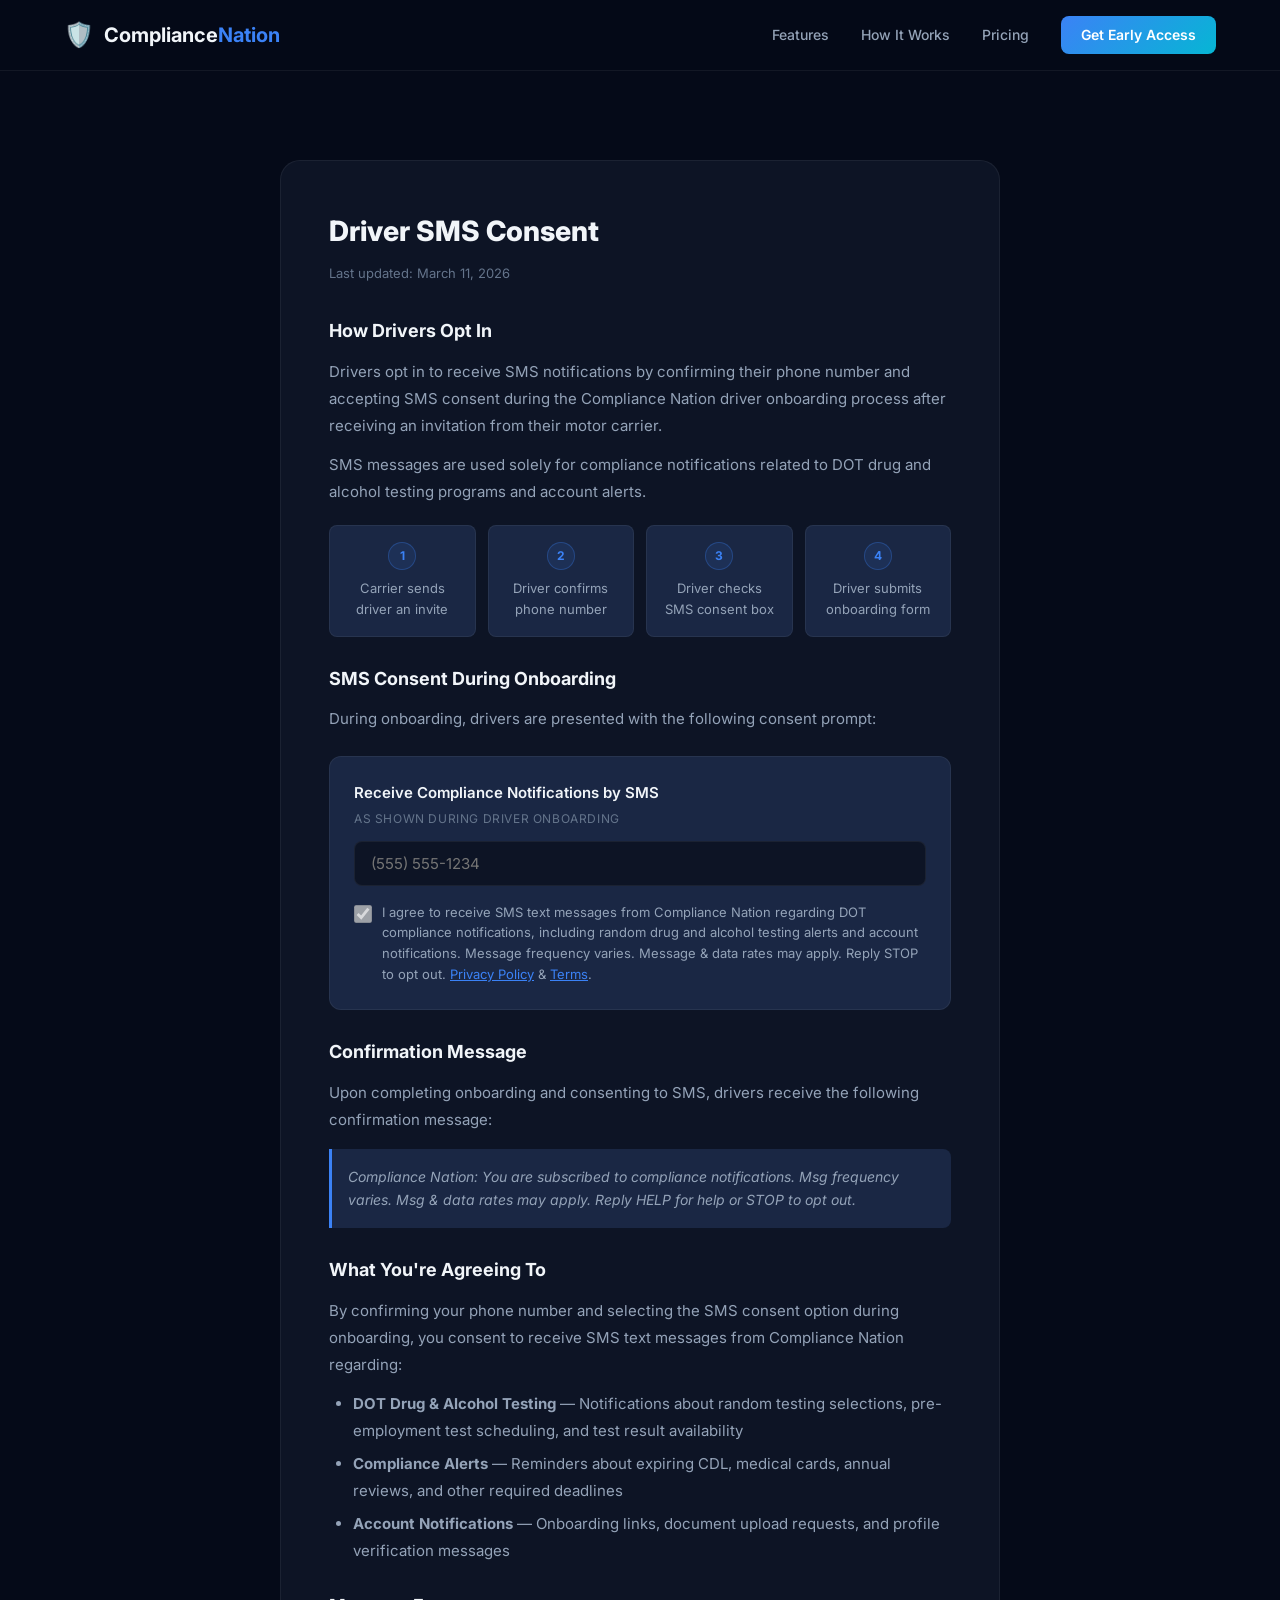
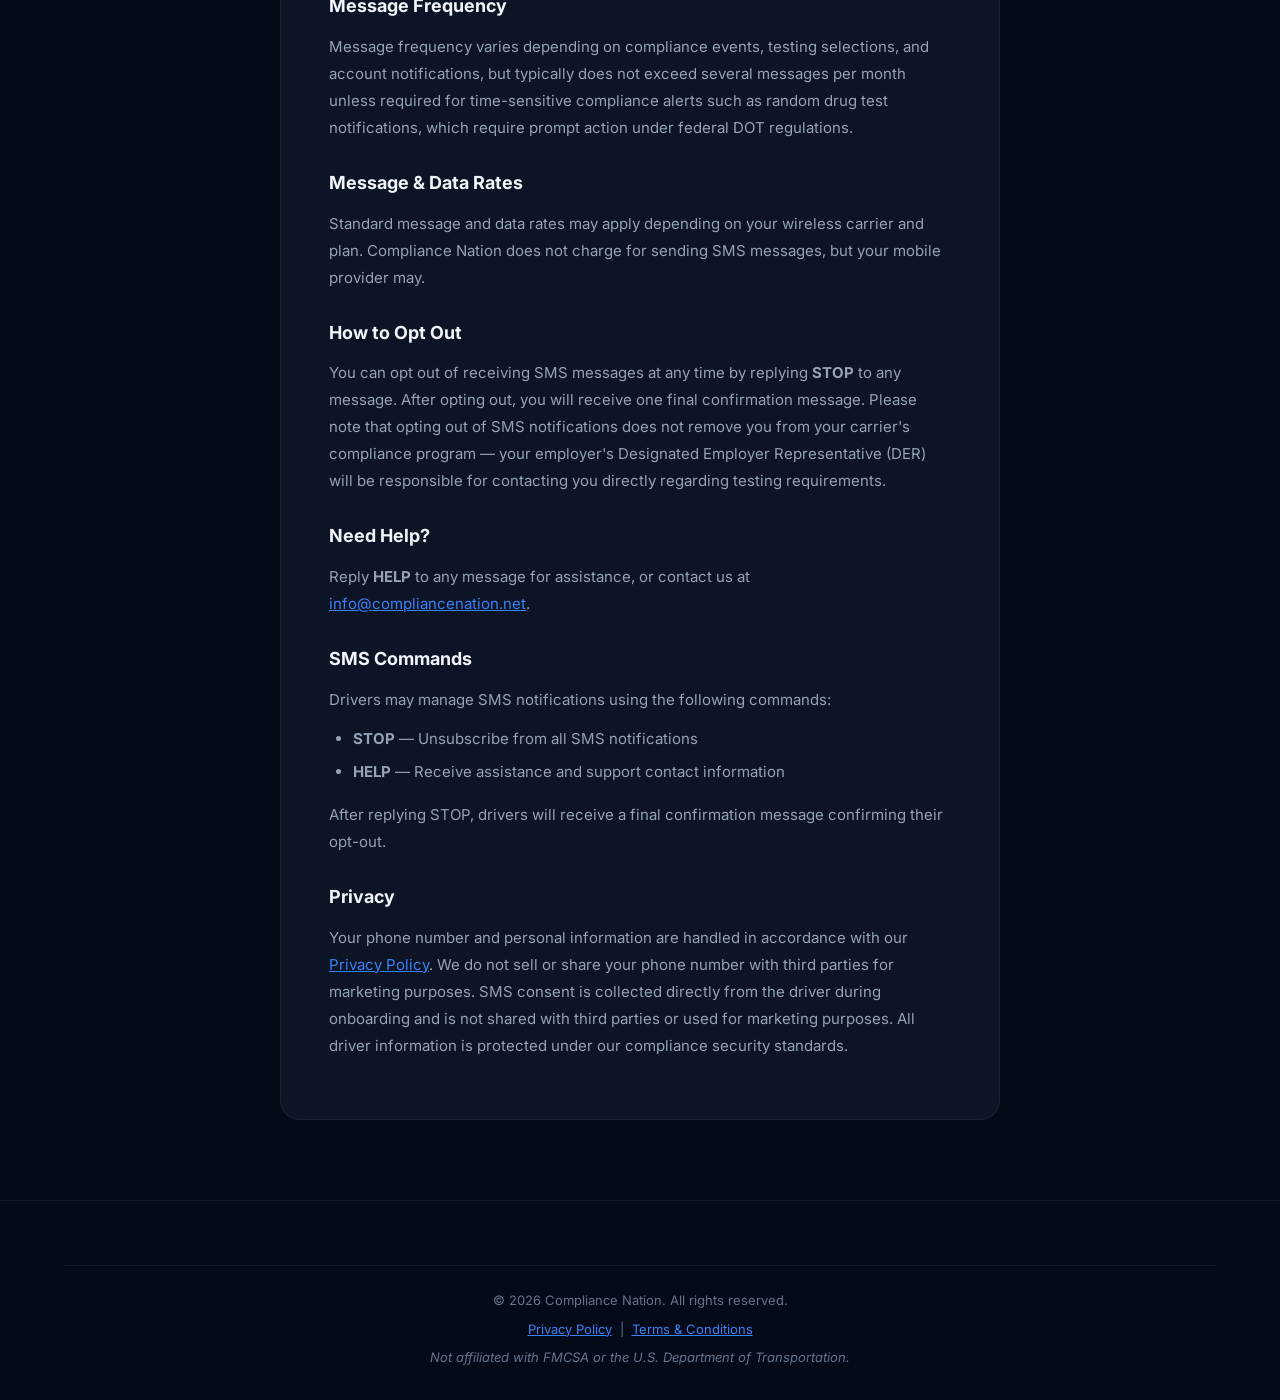
==== commit 3c2213bf: "Update Premium pricing to /5 drivers with graduated rates, enhance driver consent page for Twilio A2" ====
--- a/driver-consent.html
+++ b/driver-consent.html
@@ -216,7 +216,7 @@
                     <input type="tel" class="mockup-phone" placeholder="(555) 555-1234" disabled>
                     <div class="mockup-checkbox">
                         <input type="checkbox" id="mockupConsent" checked disabled>
-                        <label for="mockupConsent">I agree to receive SMS text messages from Compliance Nation regarding DOT compliance notifications, including random drug and alcohol testing alerts and account notifications. Message frequency varies. Message & data rates may apply. Reply STOP to opt out. <a href="#privacy-section">Privacy Policy</a> &amp; <a href="#">Terms</a>.</label>
+                        <label for="mockupConsent">I agree to receive SMS text messages from Compliance Nation regarding DOT compliance notifications, including random drug and alcohol testing alerts and account notifications. Message frequency varies. Message & data rates may apply. Reply STOP to opt out. <a href="https://compliancenation.com/privacy">Privacy Policy</a> &amp; <a href="https://compliancenation.com/terms">Terms</a>.</label>
                     </div>
                 </div>
 
@@ -235,7 +235,7 @@
                 </ul>
 
                 <h2>Message Frequency</h2>
-                <p>Message frequency varies based on your carrier's compliance needs and testing schedule. You may receive messages for time-sensitive events such as random drug test notifications, which require prompt action under federal DOT regulations.</p>
+                <p>Message frequency varies depending on compliance events, testing selections, and account notifications, but typically does not exceed several messages per month unless required for time-sensitive compliance alerts such as random drug test notifications, which require prompt action under federal DOT regulations.</p>
 
                 <h2>Message & Data Rates</h2>
                 <p>Standard message and data rates may apply depending on your wireless carrier and plan. Compliance Nation does not charge for sending SMS messages, but your mobile provider may.</p>
@@ -246,8 +246,16 @@
                 <h2>Need Help?</h2>
                 <p>Reply <strong>HELP</strong> to any message for assistance, or contact us at <a href="mailto:info@compliancenation.net">info@compliancenation.net</a>.</p>
 
+                <h2>SMS Commands</h2>
+                <p>Drivers may manage SMS notifications using the following commands:</p>
+                <ul>
+                    <li><strong>STOP</strong> — Unsubscribe from all SMS notifications</li>
+                    <li><strong>HELP</strong> — Receive assistance and support contact information</li>
+                </ul>
+                <p>After replying STOP, drivers will receive a final confirmation message confirming their opt-out.</p>
+
                 <h2 id="privacy-section">Privacy</h2>
-                <p>Your phone number and personal information are handled in accordance with our <a href="#">Privacy Policy</a>. We do not sell or share your phone number with third parties for marketing purposes. SMS consent is collected directly from the driver during onboarding and is not shared with third parties or used for marketing purposes. All driver information is protected under our compliance security standards.</p>
+                <p>Your phone number and personal information are handled in accordance with our <a href="https://compliancenation.com/privacy">Privacy Policy</a>. We do not sell or share your phone number with third parties for marketing purposes. SMS consent is collected directly from the driver during onboarding and is not shared with third parties or used for marketing purposes. All driver information is protected under our compliance security standards.</p>
             </div>
         </div>
     </section>
@@ -255,8 +263,9 @@
     <!-- Footer -->
     <footer class="footer">
         <div class="container">
-            <div class="footer-bottom">
+            <div class="footer-bottom" style="flex-direction: column; gap: 8px; text-align: center;">
                 <p>&copy; 2026 Compliance Nation. All rights reserved.</p>
+                <p><a href="https://compliancenation.com/privacy" style="color: var(--accent-blue); text-decoration: underline;">Privacy Policy</a> &nbsp;|&nbsp; <a href="https://compliancenation.com/terms" style="color: var(--accent-blue); text-decoration: underline;">Terms &amp; Conditions</a></p>
                 <p class="footer-regulatory">Not affiliated with FMCSA or the U.S. Department of Transportation.</p>
             </div>
         </div>
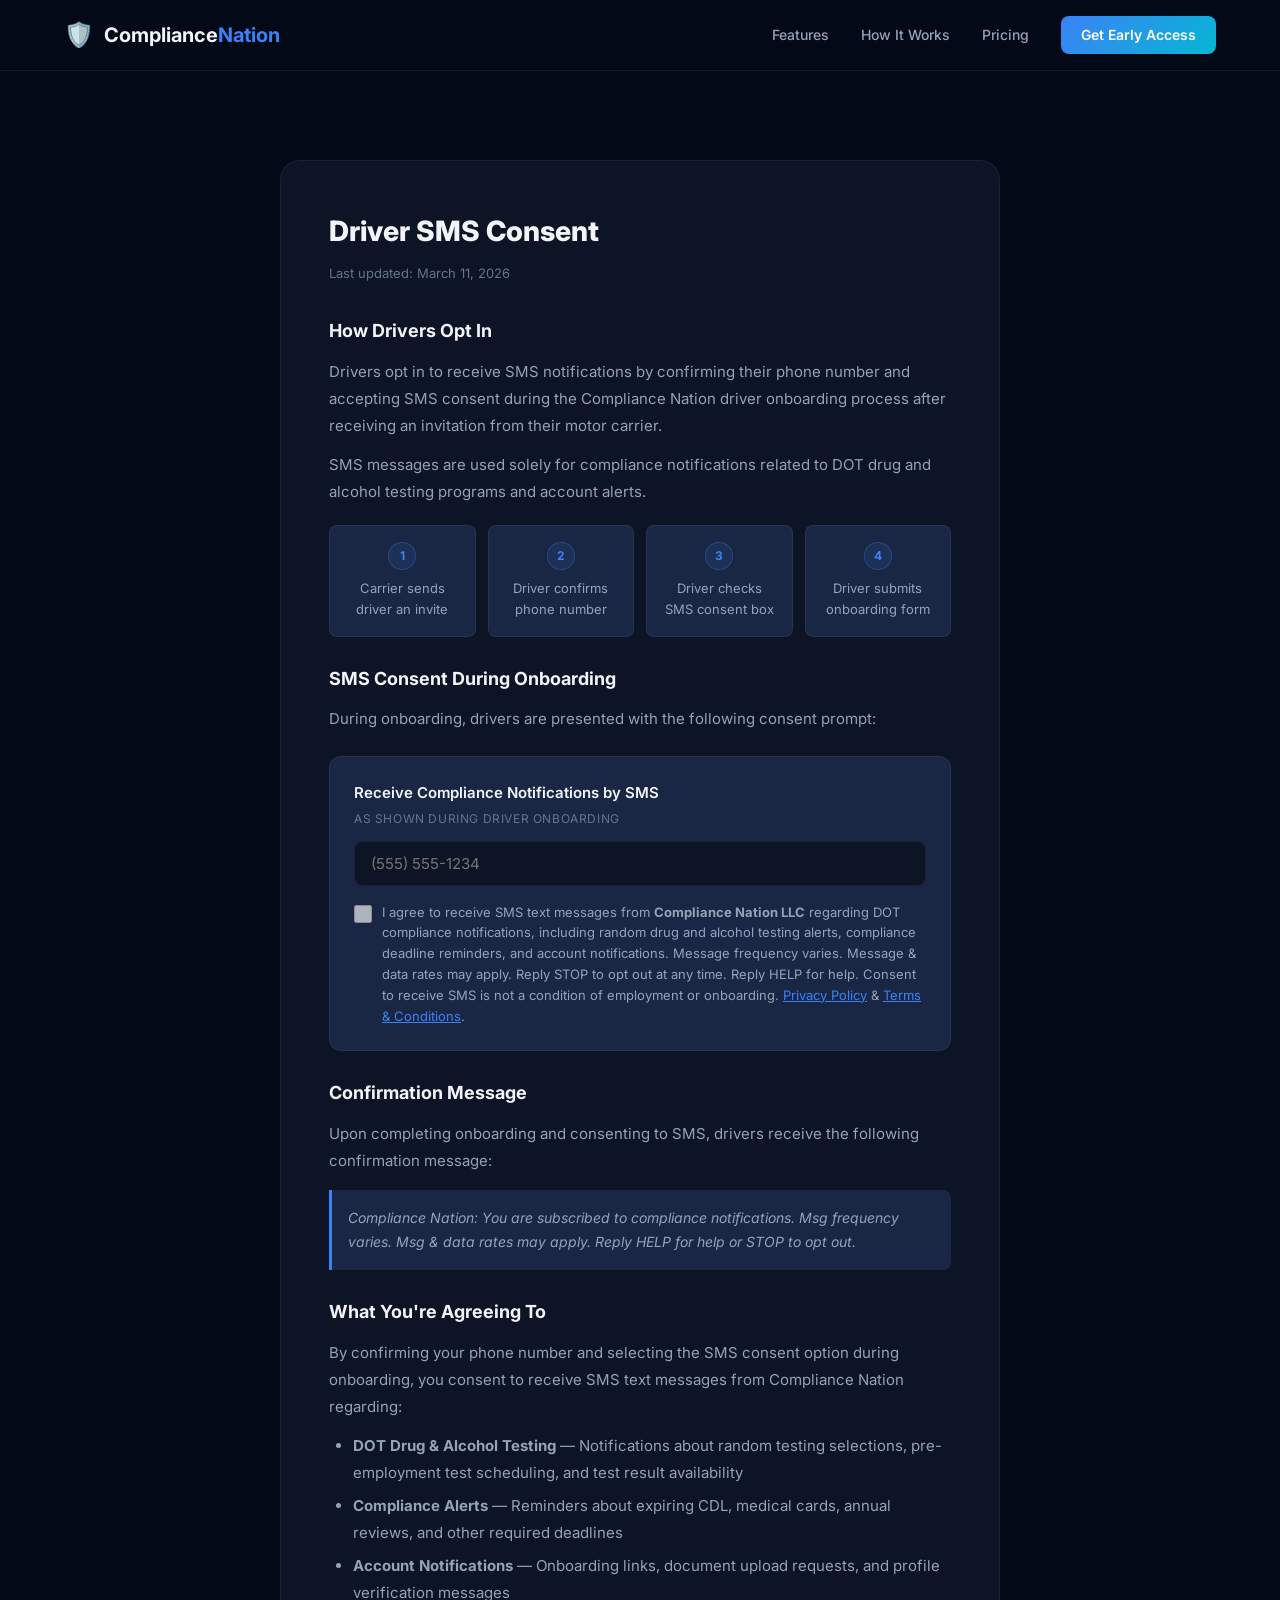
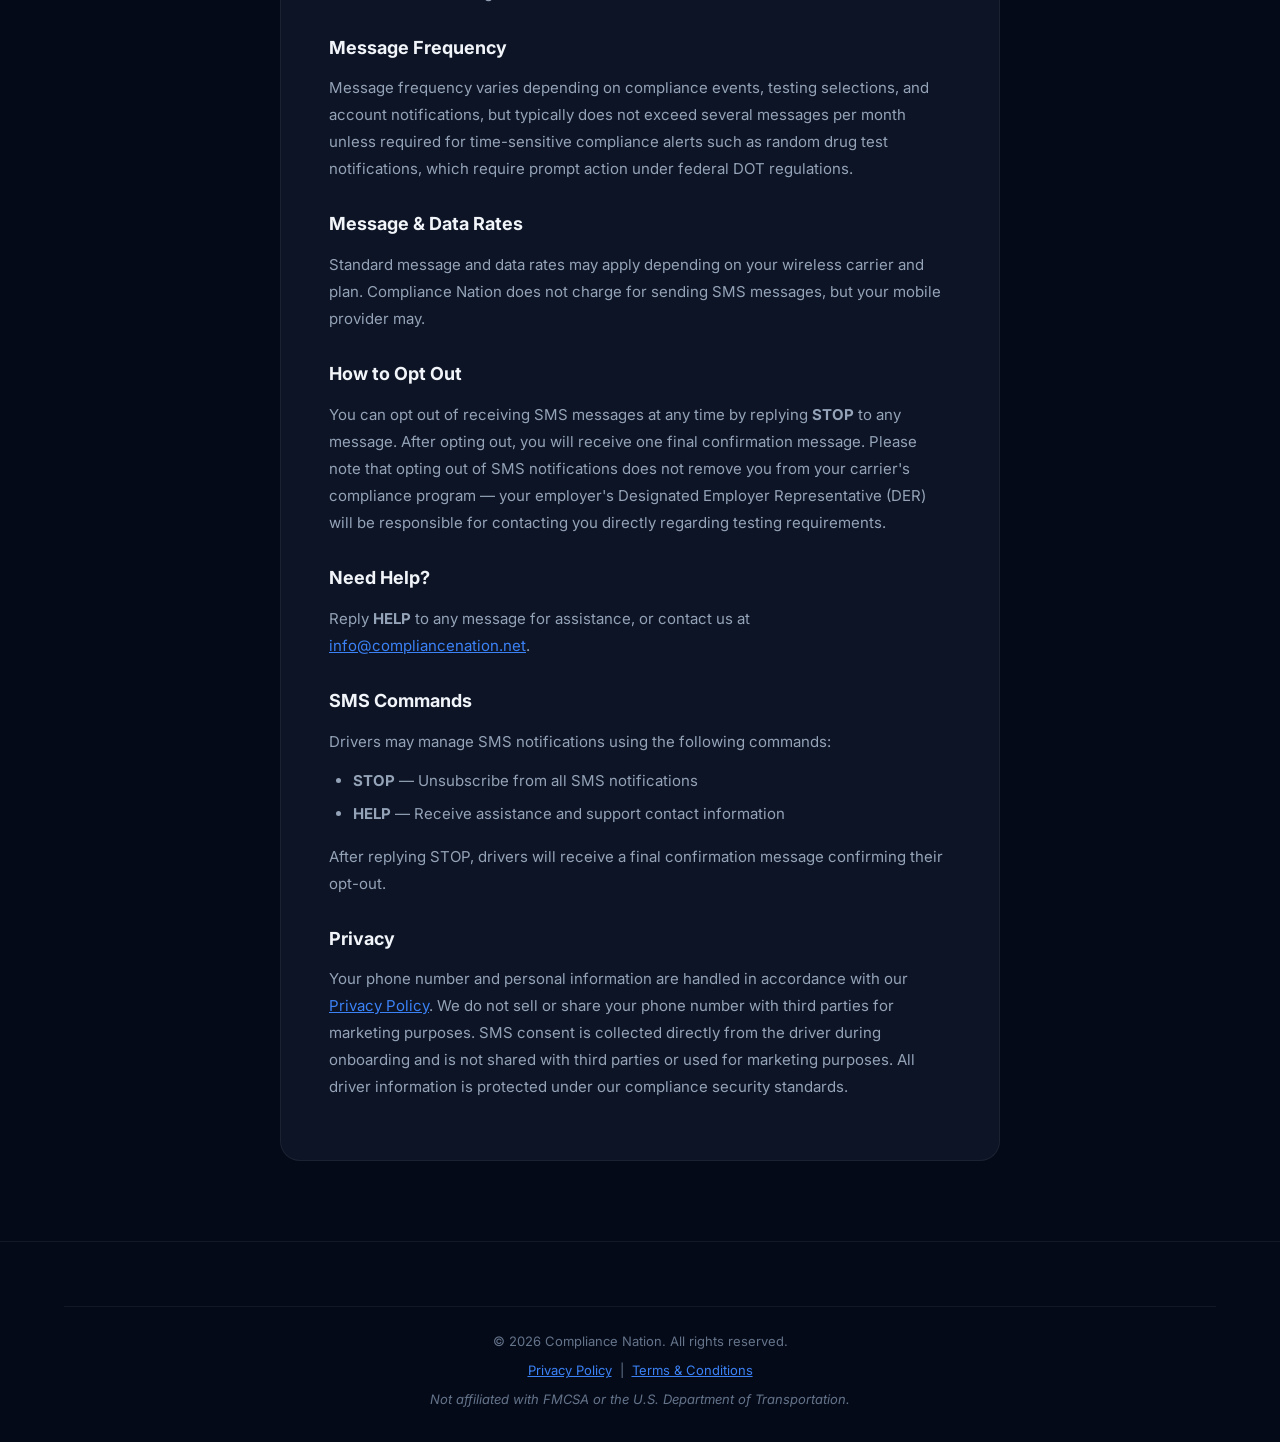
==== commit fd7da95f: "fix: update SMS consent page for Twilio TFV compliance" ====
--- a/driver-consent.html
+++ b/driver-consent.html
@@ -215,8 +215,8 @@
                     <span class="mockup-label">As shown during driver onboarding</span>
                     <input type="tel" class="mockup-phone" placeholder="(555) 555-1234" disabled>
                     <div class="mockup-checkbox">
-                        <input type="checkbox" id="mockupConsent" checked disabled>
-                        <label for="mockupConsent">I agree to receive SMS text messages from Compliance Nation regarding DOT compliance notifications, including random drug and alcohol testing alerts and account notifications. Message frequency varies. Message & data rates may apply. Reply STOP to opt out. <a href="https://compliancenation.com/privacy">Privacy Policy</a> &amp; <a href="https://compliancenation.com/terms">Terms</a>.</label>
+                        <input type="checkbox" id="mockupConsent" disabled>
+                        <label for="mockupConsent">I agree to receive SMS text messages from <strong>Compliance Nation LLC</strong> regarding DOT compliance notifications, including random drug and alcohol testing alerts, compliance deadline reminders, and account notifications. Message frequency varies. Message &amp; data rates may apply. Reply STOP to opt out at any time. Reply HELP for help. Consent to receive SMS is not a condition of employment or onboarding. <a href="privacy.html">Privacy Policy</a> &amp; <a href="terms.html">Terms &amp; Conditions</a>.</label>
                     </div>
                 </div>
 
@@ -255,7 +255,7 @@
                 <p>After replying STOP, drivers will receive a final confirmation message confirming their opt-out.</p>
 
                 <h2 id="privacy-section">Privacy</h2>
-                <p>Your phone number and personal information are handled in accordance with our <a href="https://compliancenation.com/privacy">Privacy Policy</a>. We do not sell or share your phone number with third parties for marketing purposes. SMS consent is collected directly from the driver during onboarding and is not shared with third parties or used for marketing purposes. All driver information is protected under our compliance security standards.</p>
+                <p>Your phone number and personal information are handled in accordance with our <a href="privacy.html">Privacy Policy</a>. We do not sell or share your phone number with third parties for marketing purposes. SMS consent is collected directly from the driver during onboarding and is not shared with third parties or used for marketing purposes. All driver information is protected under our compliance security standards.</p>
             </div>
         </div>
     </section>
@@ -265,7 +265,7 @@
         <div class="container">
             <div class="footer-bottom" style="flex-direction: column; gap: 8px; text-align: center;">
                 <p>&copy; 2026 Compliance Nation. All rights reserved.</p>
-                <p><a href="https://compliancenation.com/privacy" style="color: var(--accent-blue); text-decoration: underline;">Privacy Policy</a> &nbsp;|&nbsp; <a href="https://compliancenation.com/terms" style="color: var(--accent-blue); text-decoration: underline;">Terms &amp; Conditions</a></p>
+                <p><a href="privacy.html" style="color: var(--accent-blue); text-decoration: underline;">Privacy Policy</a> &nbsp;|&nbsp; <a href="terms.html" style="color: var(--accent-blue); text-decoration: underline;">Terms &amp; Conditions</a></p>
                 <p class="footer-regulatory">Not affiliated with FMCSA or the U.S. Department of Transportation.</p>
             </div>
         </div>
